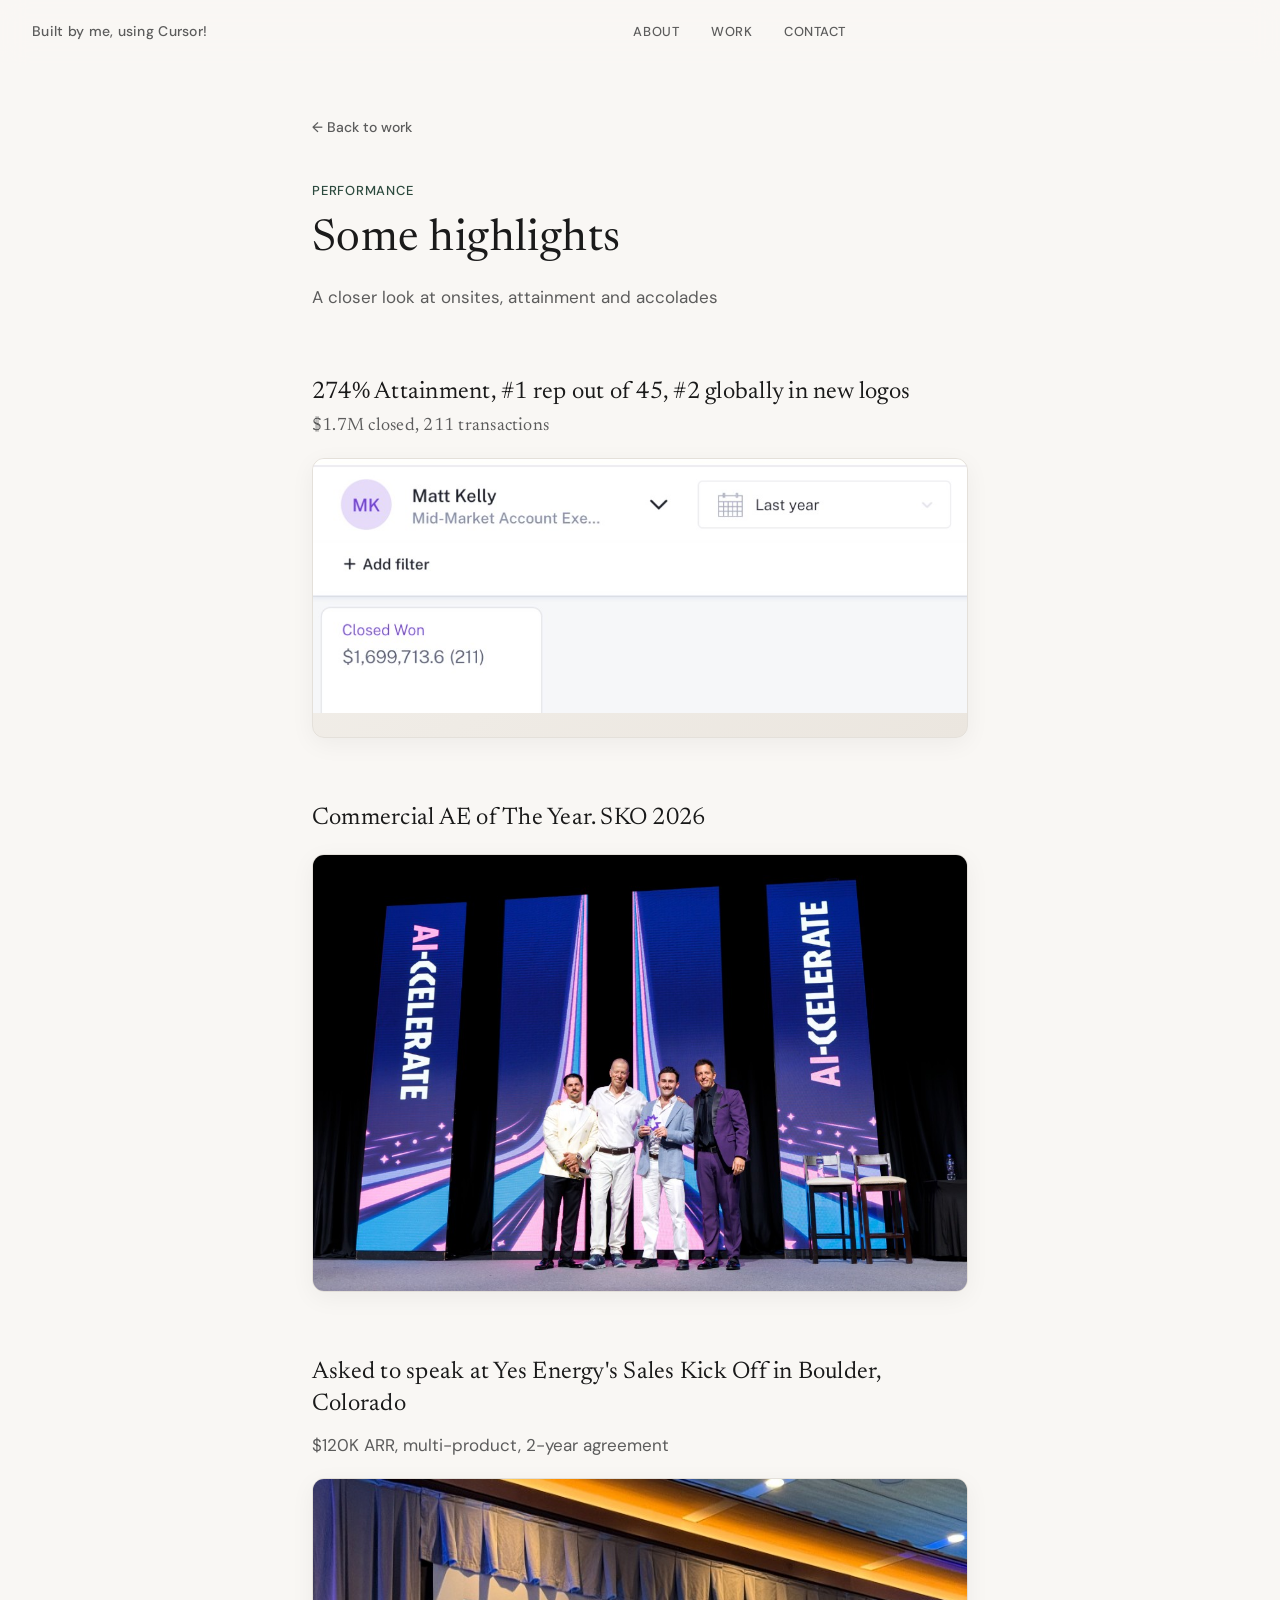
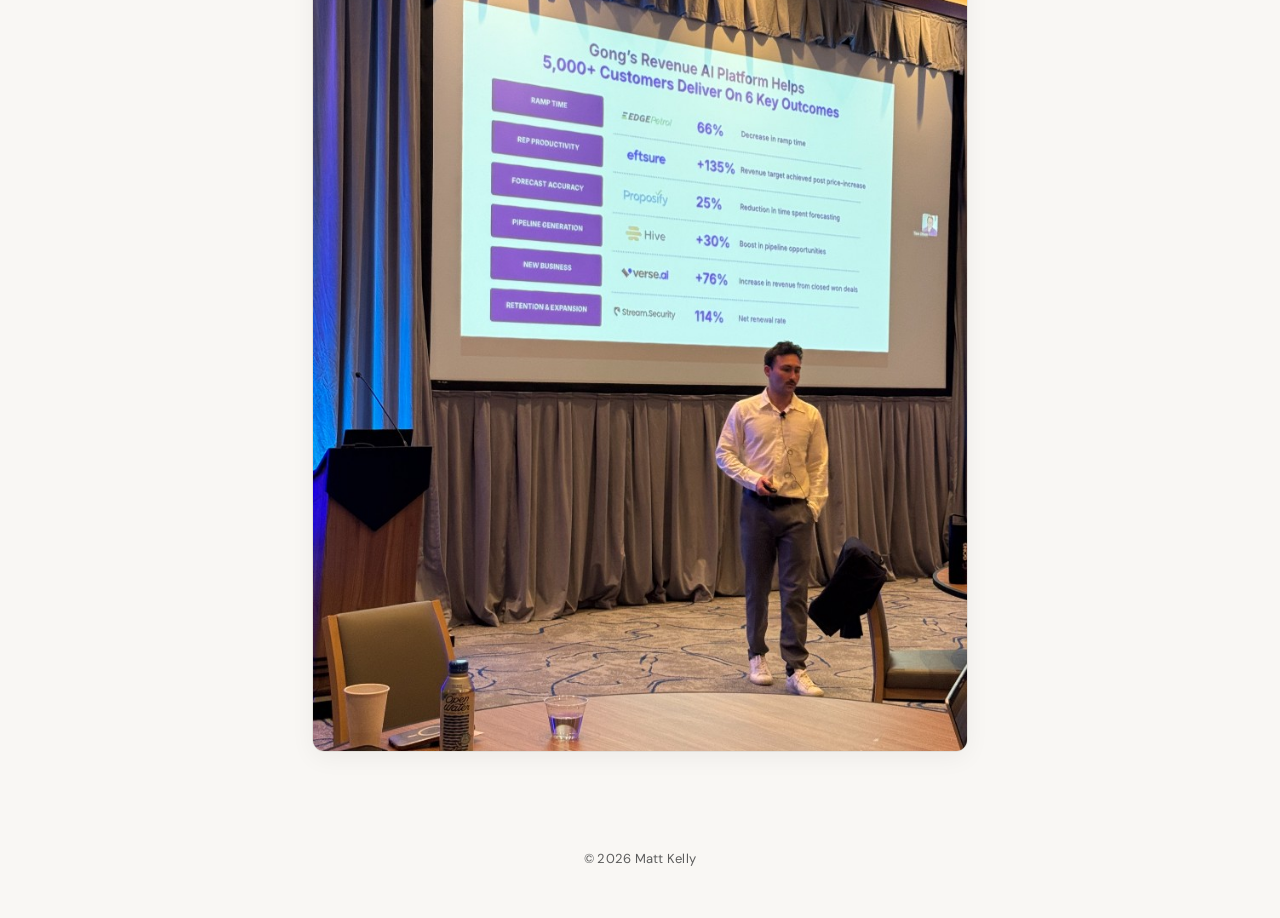
==== beyond-quota.html @ f26a9246 "Initial commit: personal portfolio site. Co-authored-by: Cursor <cursoragent@cursor.com>" ====
<!DOCTYPE html>
<html lang="en">
<head>
  <meta charset="UTF-8">
  <meta name="viewport" content="width=device-width, initial-scale=1.0">
  <meta name="description" content="A closer look at onsites, attainment and accolades
  .">
  <title>Beyond Quota Attainment · Matt Kelly</title>
  <link rel="preconnect" href="https://fonts.googleapis.com">
  <link rel="preconnect" href="https://fonts.gstatic.com" crossorigin>
  <link href="https://fonts.googleapis.com/css2?family=DM+Sans:ital,opsz,wght@0,9..40,400;0,9..40,500;1,9..40,400&family=Newsreader:ital,opsz,wght@0,6..72,400;0,6..72,500;1,6..72,400&display=swap" rel="stylesheet">
  <link rel="stylesheet" href="style.css">
</head>
<body>

  <header class="site-header">
    <p class="site-badge">Built by me, using Cursor!</p>
    <nav class="nav" aria-label="Primary">
      <a href="index.html#about" class="nav-link">About</a>
      <a href="index.html#work" class="nav-link">Work</a>
      <a href="index.html#contact" class="nav-link">Contact</a>
    </nav>
  </header>

  <main class="detail-page">

    <a href="index.html#work" class="back-link fade-in">← Back to work</a>

    <header class="detail-header fade-in">
      <p class="detail-eyebrow">Performance</p>
      <h1 class="detail-title">Some highlights</h1>
      <p class="detail-intro">
        A closer look at onsites, attainment and accolades
      </p>
    </header>

    <section class="media-block fade-in">
      <h2 class="media-heading">
        274% Attainment, #1 rep out of 45, #2 globally in new logos<br>
        <span class="media-heading-sub">$1.7M closed, 211 transactions</span>
      </h2>
      <div class="media-frame media-frame--image">
        <img
          src="images/new-logos.png"
          alt="Matt Kelly — #2 globally in new logos, $1,699,713.6 closed won across 211 deals"
          class="media-image"
        >
      </div>
    </section>

    <section class="media-block fade-in">
      <h2 class="media-heading">Commercial AE of The Year. SKO 2026</h2>
      <div class="media-frame media-frame--image">
        <img
          src="images/sko-award.png"
          alt="Commercial AE of the Year award at Gong SKO 2026"
          class="media-image"
        >
      </div>
    </section>

    <section class="media-block fade-in">
      <h2 class="media-heading">Asked to speak at Yes Energy's Sales Kick Off in Boulder, Colorado</h2>
      <p class="media-detail">$120K ARR, multi-product, 2-year agreement</p>
      <div class="media-frame media-frame--image">
        <img
          src="images/yes-energy-sko.png"
          alt="Matt Kelly speaking at Yes Energy's Sales Kick Off in Boulder, Colorado"
          class="media-image"
        >
      </div>
    </section>

  </main>

  <footer class="site-footer fade-in">
    <p>© <span id="year"></span> Matt Kelly</p>
  </footer>

  <script src="script.js"></script>
</body>
</html>
---- style.css ----
/* ── Reset & base ─────────────────────────────────────────────── */

*,
*::before,
*::after {
  box-sizing: border-box;
  margin: 0;
  padding: 0;
}

:root {
  --bg: #f9f7f4;
  --bg-card: #ffffff;
  --text: #1a1a1a;
  --text-muted: #5c5c5c;
  --accent: #2c4a3e;
  --accent-hover: #1e3329;
  --border: #e4e0da;
  --link-underline: rgba(44, 74, 62, 0.35);

  --font-serif: "Newsreader", Georgia, "Times New Roman", serif;
  --font-sans: "DM Sans", system-ui, -apple-system, sans-serif;

  --max-width: 640px;
  --section-gap: 5.5rem;
  --ease: cubic-bezier(0.25, 0.46, 0.45, 0.94);
}

html {
  scroll-behavior: smooth;
  -webkit-font-smoothing: antialiased;
  -moz-osx-font-smoothing: grayscale;
}

body {
  font-family: var(--font-sans);
  font-size: 1.0625rem;
  line-height: 1.7;
  color: var(--text);
  background-color: var(--bg);
  min-height: 100vh;
}

/* ── Layout ───────────────────────────────────────────────────── */

.site-header {
  position: fixed;
  top: 0;
  left: 0;
  right: 0;
  z-index: 100;
  display: flex;
  align-items: center;
  gap: 1.5rem;
  padding: 1.25rem 2rem;
  background: rgba(249, 247, 244, 0.85);
  backdrop-filter: blur(12px);
  -webkit-backdrop-filter: blur(12px);
  border-bottom: 1px solid transparent;
  transition: border-color 0.4s var(--ease);
}

.site-header.scrolled {
  border-bottom-color: var(--border);
}

.site-badge {
  font-size: 0.875rem;
  font-weight: 500;
  letter-spacing: 0.02em;
  color: var(--text-muted);
  white-space: nowrap;
  flex-shrink: 0;
}

.nav {
  display: flex;
  justify-content: center;
  flex: 1;
  gap: 2rem;
  margin: 0;
}

main {
  max-width: var(--max-width);
  margin: 0 auto;
  padding: 7rem 2rem 4rem;
}

.section {
  margin-bottom: var(--section-gap);
}

.section:last-child {
  margin-bottom: 0;
}

/* ── Navigation links ─────────────────────────────────────────── */

.nav-link {
  font-size: 0.8125rem;
  font-weight: 500;
  letter-spacing: 0.04em;
  text-transform: uppercase;
  color: var(--text-muted);
  text-decoration: none;
  transition: color 0.25s var(--ease);
}

.nav-link:hover {
  color: var(--accent);
}

/* ── Hero intro (name + headshot) ─────────────────────────────── */

.hero-intro {
  display: flex;
  align-items: center;
  justify-content: flex-start;
  gap: 0.75rem;
  margin-bottom: 2.5rem;
}

/* ── Name button (LinkedIn) ───────────────────────────────────── */

.name-button {
  display: inline-block;
  font-family: var(--font-serif);
  font-size: clamp(2.75rem, 8vw, 3.75rem);
  font-weight: 400;
  line-height: 1.15;
  color: var(--text);
  text-decoration: none;
  margin-bottom: 0;
  letter-spacing: 0.01em;
  transition:
    color 0.3s var(--ease),
    transform 0.3s var(--ease);
}

.name-button:hover {
  color: var(--accent);
  transform: translateY(-2px);
}

.name-button:focus-visible {
  outline: 2px solid var(--accent);
  outline-offset: 4px;
  border-radius: 2px;
}

.headshot {
  width: clamp(88px, 22vw, 112px);
  height: clamp(88px, 22vw, 112px);
  border-radius: 50%;
  object-fit: cover;
  flex-shrink: 0;
  border: 2px solid var(--border);
  box-shadow: 0 4px 20px rgba(26, 26, 26, 0.08);
}

/* ── Prose & inline links ─────────────────────────────────────── */

.prose p {
  margin-bottom: 1.35rem;
  color: var(--text);
}

.prose p:last-child {
  margin-bottom: 0;
}

.prose a,
.contact-text a,
.project-title a,
.project-link,
.social-links a {
  color: var(--accent);
  text-decoration: underline;
  text-decoration-color: var(--link-underline);
  text-underline-offset: 3px;
  transition:
    color 0.25s var(--ease),
    text-decoration-color 0.25s var(--ease);
}

.prose a:hover,
.contact-text a:hover,
.project-title a:hover,
.project-link:hover,
.social-links a:hover {
  color: var(--accent-hover);
  text-decoration-color: var(--accent);
}

/* ── Social links ─────────────────────────────────────────────── */

.social-links {
  margin-top: 2.5rem;
  font-size: 0.9375rem;
  color: var(--text-muted);
}

.social-links a {
  text-decoration: none;
  color: var(--text-muted);
}

.social-links a:hover {
  color: var(--accent);
}

.divider {
  margin: 0 0.5rem;
  opacity: 0.45;
}

/* ── Section titles ───────────────────────────────────────────── */

.section-title {
  font-family: var(--font-serif);
  font-size: 1.75rem;
  font-weight: 400;
  color: var(--text);
  margin-bottom: 2rem;
  line-height: 1.25;
  letter-spacing: 0.01em;
}

/* ── Project cards ────────────────────────────────────────────── */

.project-grid {
  display: flex;
  flex-direction: column;
  gap: 1.25rem;
}

.project-card {
  position: relative;
  background: var(--bg-card);
  border: 1px solid var(--border);
  border-radius: 10px;
  padding: 1.75rem;
  cursor: pointer;
  transition:
    border-color 0.35s var(--ease),
    box-shadow 0.35s var(--ease),
    transform 0.35s var(--ease);
}

.project-card:hover,
.project-card:focus-within,
.project-card.fade-in.visible:hover,
.project-card.fade-in.visible:focus-within {
  border-color: #d4cfc6;
  box-shadow: 0 8px 28px rgba(26, 26, 26, 0.08);
  transform: scale(1.02) translateY(-4px);
}

.project-meta {
  display: flex;
  align-items: center;
  gap: 0.75rem;
  margin-bottom: 0.85rem;
}

.project-year {
  font-size: 0.8125rem;
  font-weight: 500;
  color: var(--text-muted);
  letter-spacing: 0.02em;
}

.project-tag {
  font-size: 0.6875rem;
  font-weight: 500;
  text-transform: uppercase;
  letter-spacing: 0.06em;
  color: var(--accent);
  background: rgba(44, 74, 62, 0.08);
  padding: 0.2rem 0.55rem;
  border-radius: 4px;
}

.project-title {
  font-family: var(--font-serif);
  font-size: 1.35rem;
  font-weight: 400;
  line-height: 1.35;
  margin-bottom: 0.65rem;
  letter-spacing: 0.01em;
}

.project-title a {
  color: var(--text);
  text-decoration: none;
}

.project-title a:hover {
  color: var(--accent);
}

.project-description {
  font-size: 0.9375rem;
  color: var(--text-muted);
  line-height: 1.65;
  margin-bottom: 1rem;
}

.project-link {
  position: static;
  font-size: 0.875rem;
  font-weight: 500;
  text-decoration: none;
  color: var(--accent);
}

.project-link::after {
  content: "";
  position: absolute;
  inset: 0;
  z-index: 1;
  border-radius: inherit;
}

.project-link:hover,
.project-card:hover .project-link {
  text-decoration: underline;
  text-decoration-color: var(--link-underline);
}

/* ── Contact ──────────────────────────────────────────────────── */

.contact-card {
  background: var(--bg-card);
  border: 1px solid var(--border);
  border-radius: 10px;
  padding: 1.75rem;
}

.contact-lead {
  font-size: 1.0625rem;
  color: var(--text);
  margin-bottom: 1.25rem;
}

.contact-list {
  list-style: none;
  display: flex;
  flex-direction: column;
  gap: 1rem;
}

.contact-item {
  display: flex;
  flex-direction: column;
  gap: 0.25rem;
}

.contact-label {
  font-size: 0.6875rem;
  font-weight: 500;
  text-transform: uppercase;
  letter-spacing: 0.06em;
  color: var(--text-muted);
}

.contact-item a {
  font-size: 1rem;
  font-weight: 500;
  color: var(--accent);
  text-decoration: none;
  transition: color 0.25s var(--ease);
}

.contact-item a:hover {
  color: var(--accent-hover);
  text-decoration: underline;
  text-decoration-color: var(--link-underline);
  text-underline-offset: 3px;
}

.contact-text {
  font-size: 1.0625rem;
  color: var(--text);
  line-height: 1.7;
}

.email-link {
  font-weight: 500;
}

/* ── Footer ───────────────────────────────────────────────────── */

.site-footer {
  max-width: var(--max-width);
  margin: 0 auto;
  padding: 2rem 2rem 3rem;
  text-align: center;
}

.site-footer p {
  font-size: 0.8125rem;
  color: var(--text-muted);
  letter-spacing: 0.02em;
}

/* ── Scroll animations (initial state) ───────────────────────── */

.fade-in {
  opacity: 0;
  transform: translateY(18px);
  transition:
    opacity 0.7s var(--ease),
    transform 0.7s var(--ease);
}

.fade-in.visible {
  opacity: 1;
  transform: translateY(0);
}

/* Stagger children inside hero */
.hero .fade-in:nth-child(2) { transition-delay: 0.1s; }
.hero .fade-in:nth-child(3) { transition-delay: 0.2s; }

/* Stagger project cards */
.project-card.fade-in:nth-child(1) { transition-delay: 0s; }
.project-card.fade-in:nth-child(2) { transition-delay: 0.1s; }
.project-card.fade-in:nth-child(3) { transition-delay: 0.2s; }

/* ── Reduced motion ───────────────────────────────────────────── */

@media (prefers-reduced-motion: reduce) {
  html {
    scroll-behavior: auto;
  }

  .fade-in {
    opacity: 1;
    transform: none;
    transition: none;
  }

  .name-button:hover,
  .project-card:hover,
  .project-card.fade-in.visible:hover {
    transform: none;
  }
}

/* ── Responsive ───────────────────────────────────────────────── */

@media (max-width: 600px) {
  .site-header {
    flex-wrap: wrap;
    gap: 0.75rem;
    padding: 1rem 1.25rem;
  }

  .site-badge {
    font-size: 0.8125rem;
  }

  .nav {
    flex-basis: 100%;
    gap: 1.5rem;
  }

  main {
    padding: 6rem 1.25rem 3rem;
  }

  .section {
    margin-bottom: 4rem;
  }

  .project-card {
    padding: 1.35rem;
  }
}

/* ── Detail page (See more) ───────────────────────────────────── */

.detail-page {
  max-width: 720px;
}

.back-link {
  display: inline-block;
  font-size: 0.875rem;
  font-weight: 500;
  color: var(--text-muted);
  text-decoration: none;
  margin-bottom: 2.5rem;
  transition: color 0.25s var(--ease);
}

.back-link:hover {
  color: var(--accent);
}

.detail-header {
  margin-bottom: 4rem;
}

.detail-eyebrow {
  font-size: 0.8125rem;
  font-weight: 500;
  letter-spacing: 0.06em;
  text-transform: uppercase;
  color: var(--accent);
  margin-bottom: 0.75rem;
}

.detail-title {
  font-family: var(--font-serif);
  font-size: clamp(2rem, 6vw, 2.75rem);
  font-weight: 400;
  line-height: 1.2;
  letter-spacing: 0.01em;
  margin-bottom: 1rem;
}

.detail-intro {
  font-size: 1.0625rem;
  color: var(--text-muted);
  line-height: 1.7;
  max-width: 36rem;
}

.media-block {
  margin-bottom: 4rem;
}

.media-block:last-child {
  margin-bottom: 0;
}

.media-heading {
  font-family: var(--font-serif);
  font-size: 1.5rem;
  font-weight: 400;
  line-height: 1.35;
  margin-bottom: 1.25rem;
  letter-spacing: 0.01em;
}

.media-frame {
  border: 1px solid var(--border);
  border-radius: 12px;
  overflow: hidden;
  background: var(--bg-card);
  box-shadow: 0 6px 24px rgba(26, 26, 26, 0.05);
}

.media-frame--video {
  aspect-ratio: 16 / 9;
  background: #1a1a1a;
}

.media-frame--image {
  min-height: 280px;
  background: linear-gradient(145deg, #f3f0eb 0%, #ebe6df 100%);
}

.media-stack {
  display: flex;
  flex-direction: column;
  gap: 1.25rem;
}

.media-stack .media-frame--image {
  min-height: 0;
}

.media-video {
  display: block;
  width: 100%;
  height: 100%;
  object-fit: cover;
}

.media-image {
  display: block;
  width: 100%;
  height: auto;
  vertical-align: middle;
}

.media-heading-sub {
  display: block;
  margin-top: 0.35rem;
  font-size: 1.125rem;
  color: var(--text-muted);
}

.media-detail {
  font-size: 1.0625rem;
  color: var(--text-muted);
  line-height: 1.5;
  margin: -0.5rem 0 1.25rem;
}

.media-caption {
  margin-top: 0.85rem;
  font-size: 0.8125rem;
  color: var(--text-muted);
  line-height: 1.5;
}

.media-caption code {
  font-family: ui-monospace, "SF Mono", Menlo, monospace;
  font-size: 0.75rem;
  background: rgba(44, 74, 62, 0.08);
  padding: 0.1rem 0.35rem;
  border-radius: 4px;
}

/* Stagger detail page sections */
.media-block.fade-in:nth-child(3) { transition-delay: 0s; }
.media-block.fade-in:nth-child(4) { transition-delay: 0.08s; }
.media-block.fade-in:nth-child(5) { transition-delay: 0.16s; }
.media-block.fade-in:nth-child(6) { transition-delay: 0.24s; }

@media (max-width: 600px) {
  .detail-header {
    margin-bottom: 3rem;
  }

  .media-block {
    margin-bottom: 3rem;
  }
}
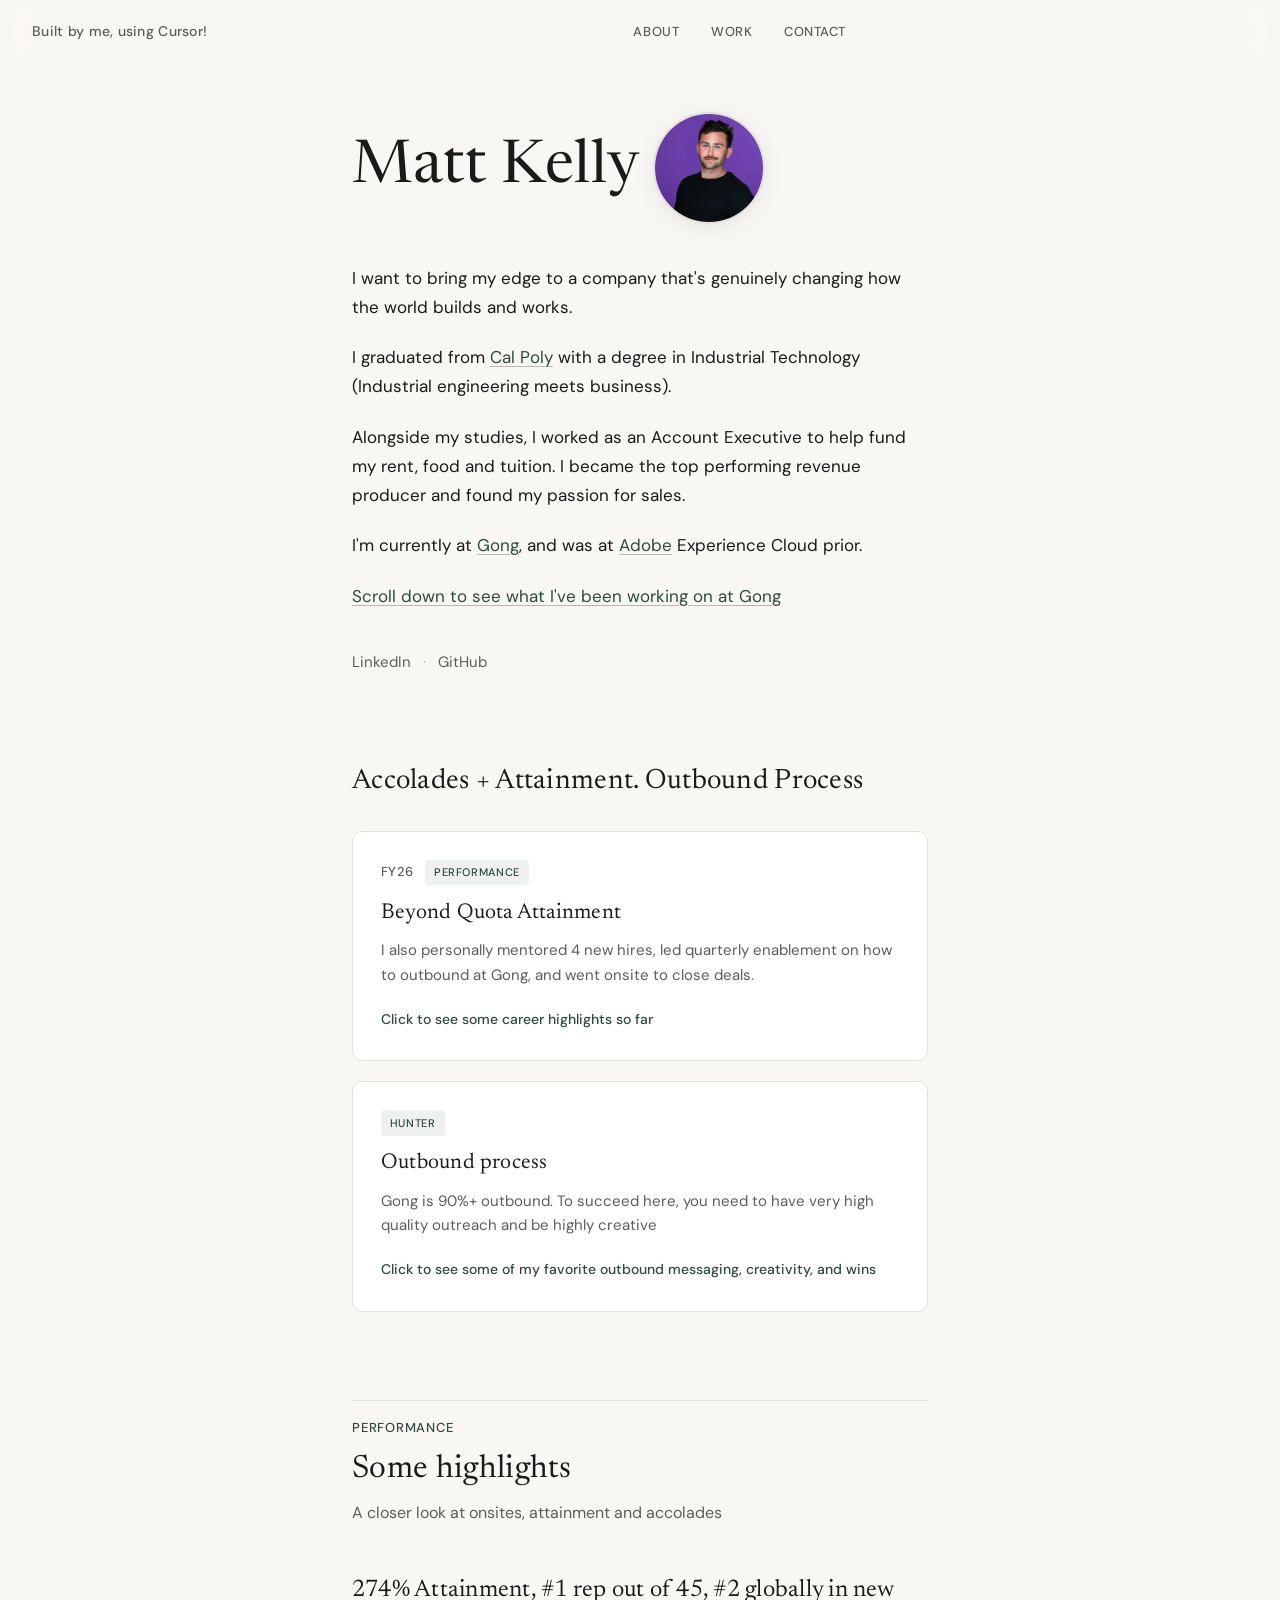
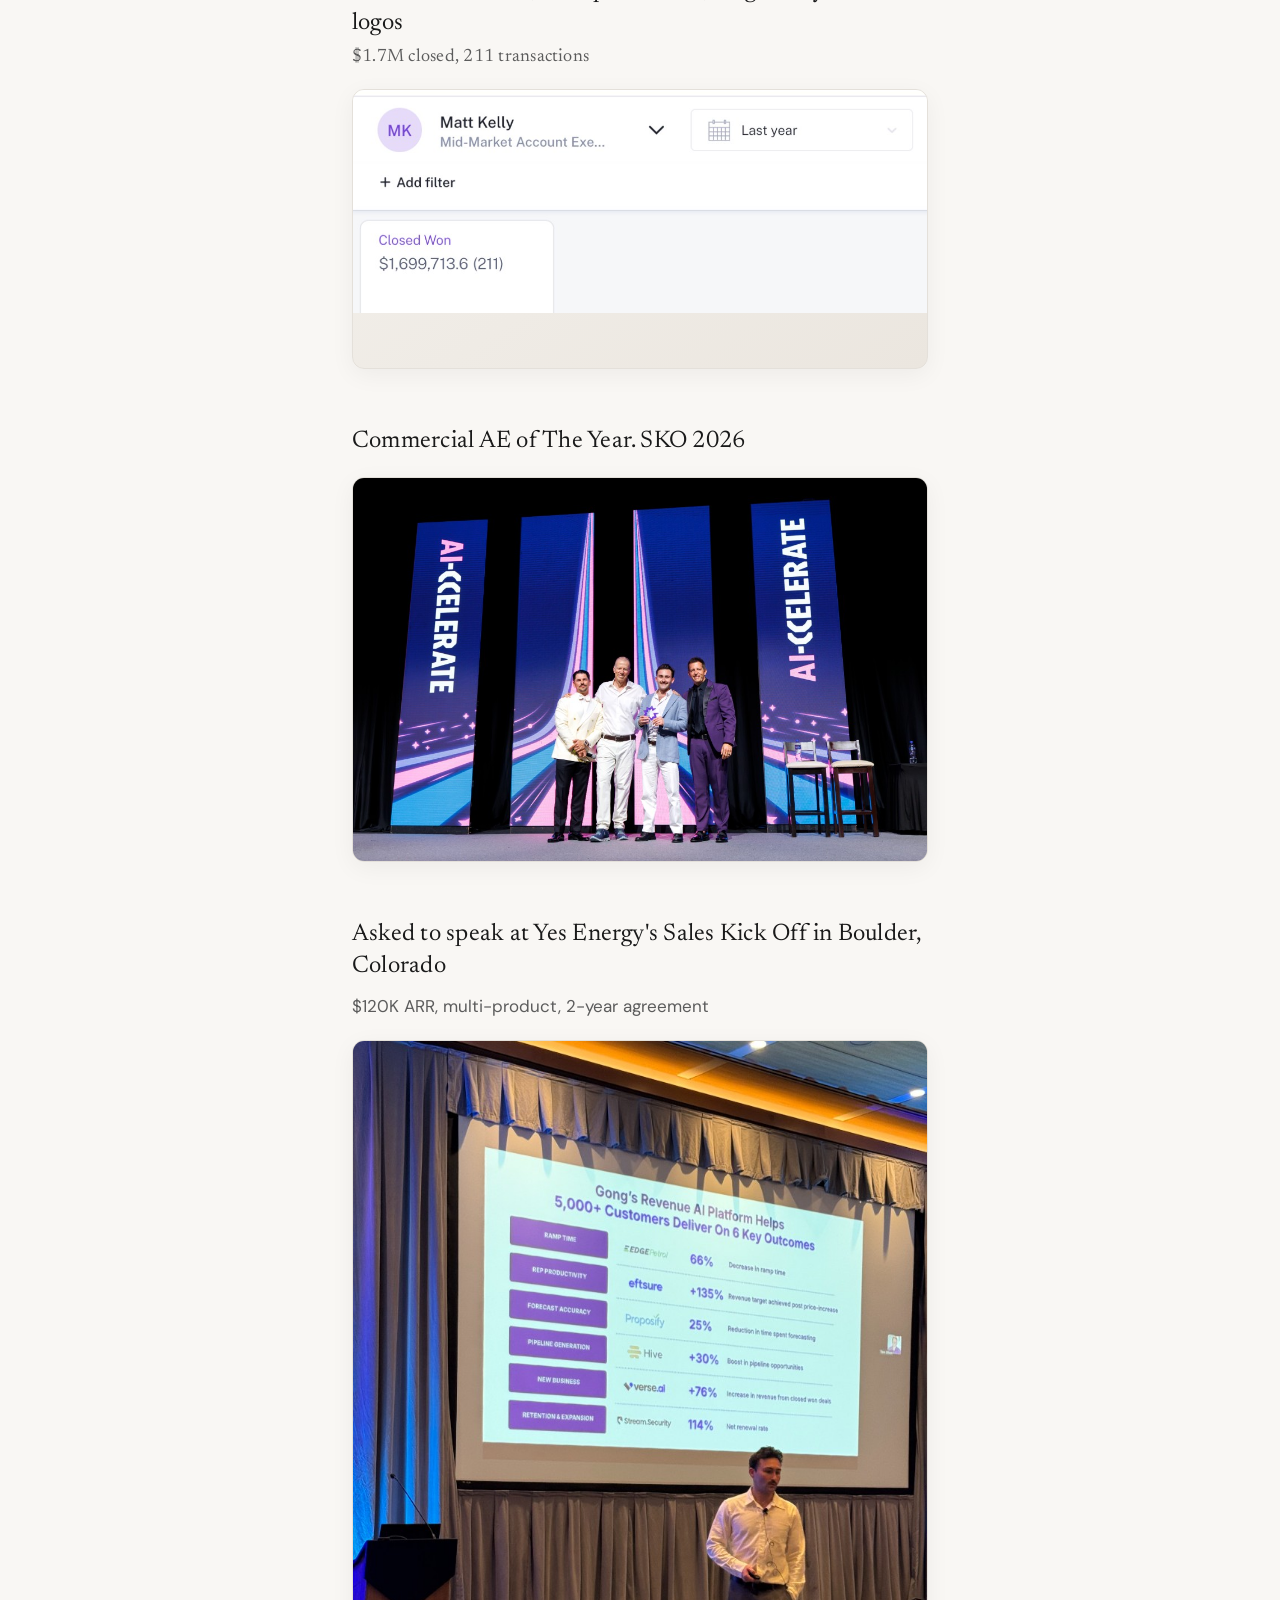
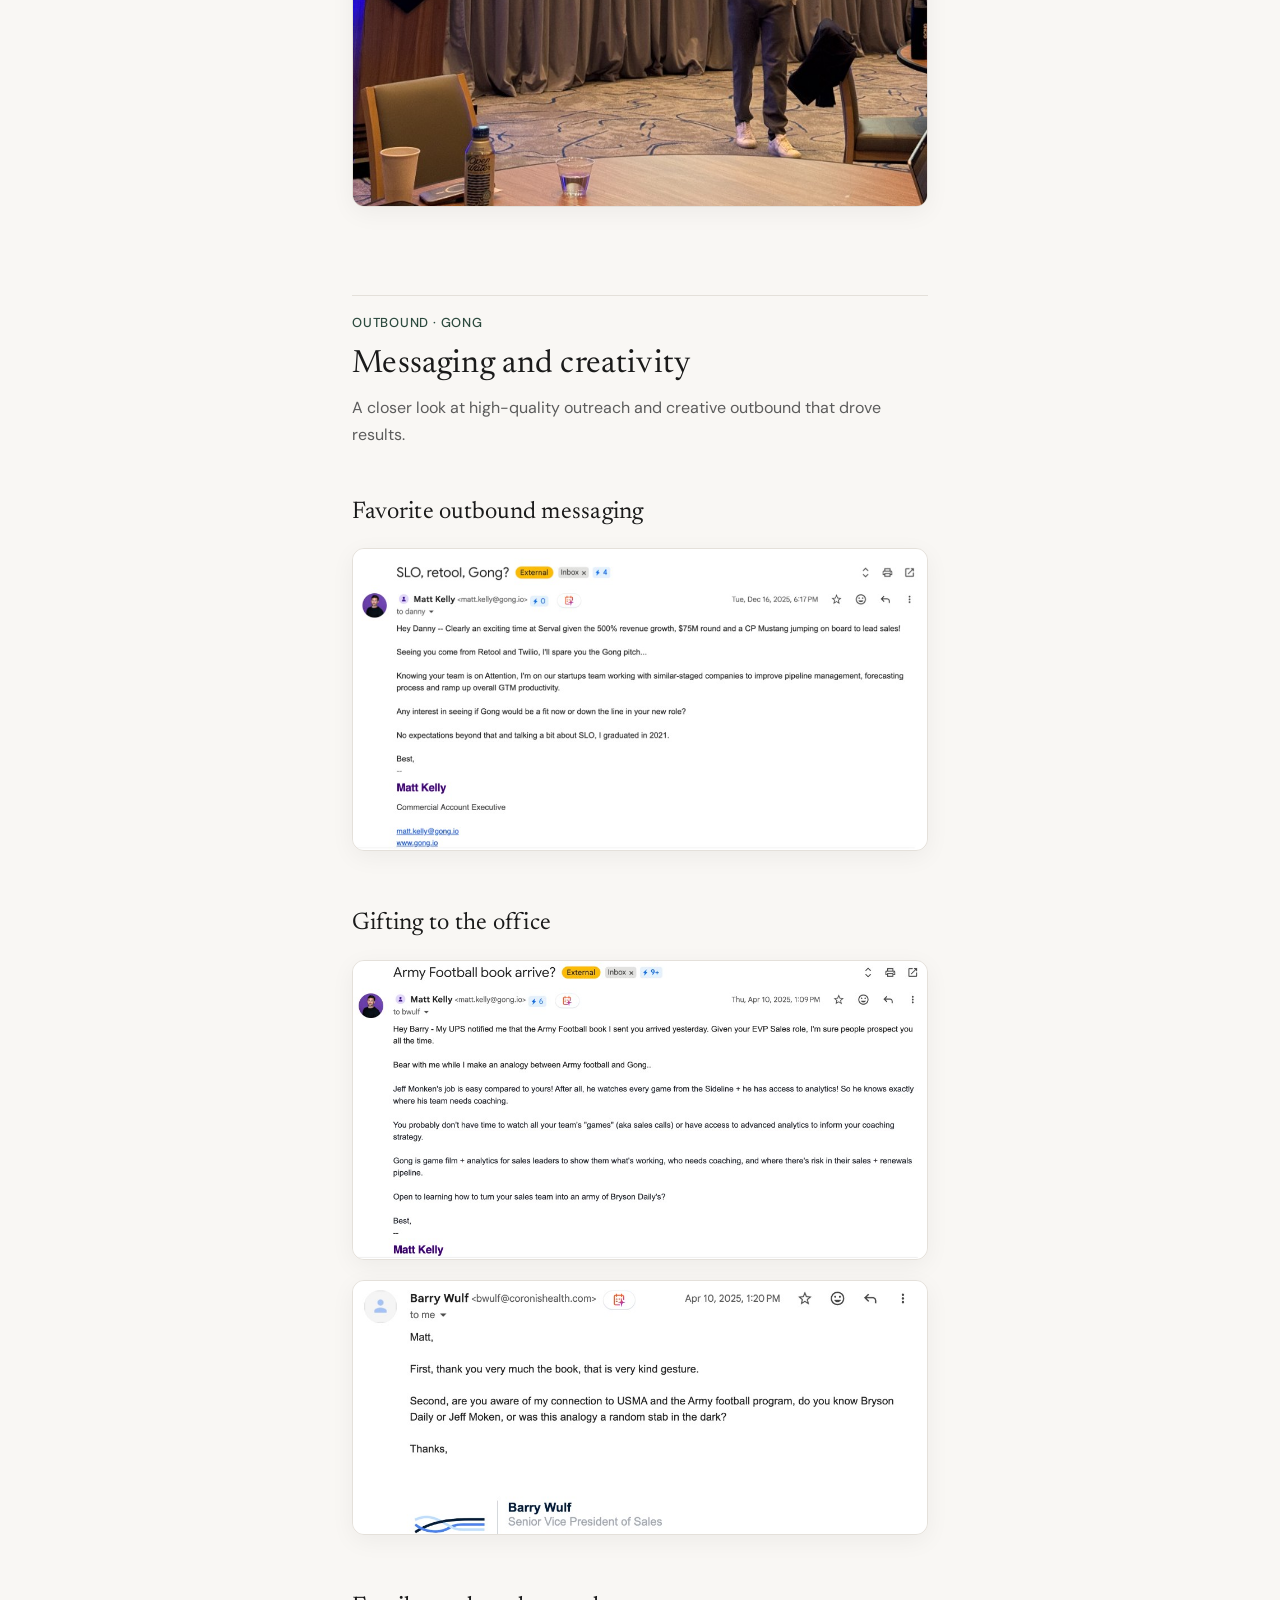
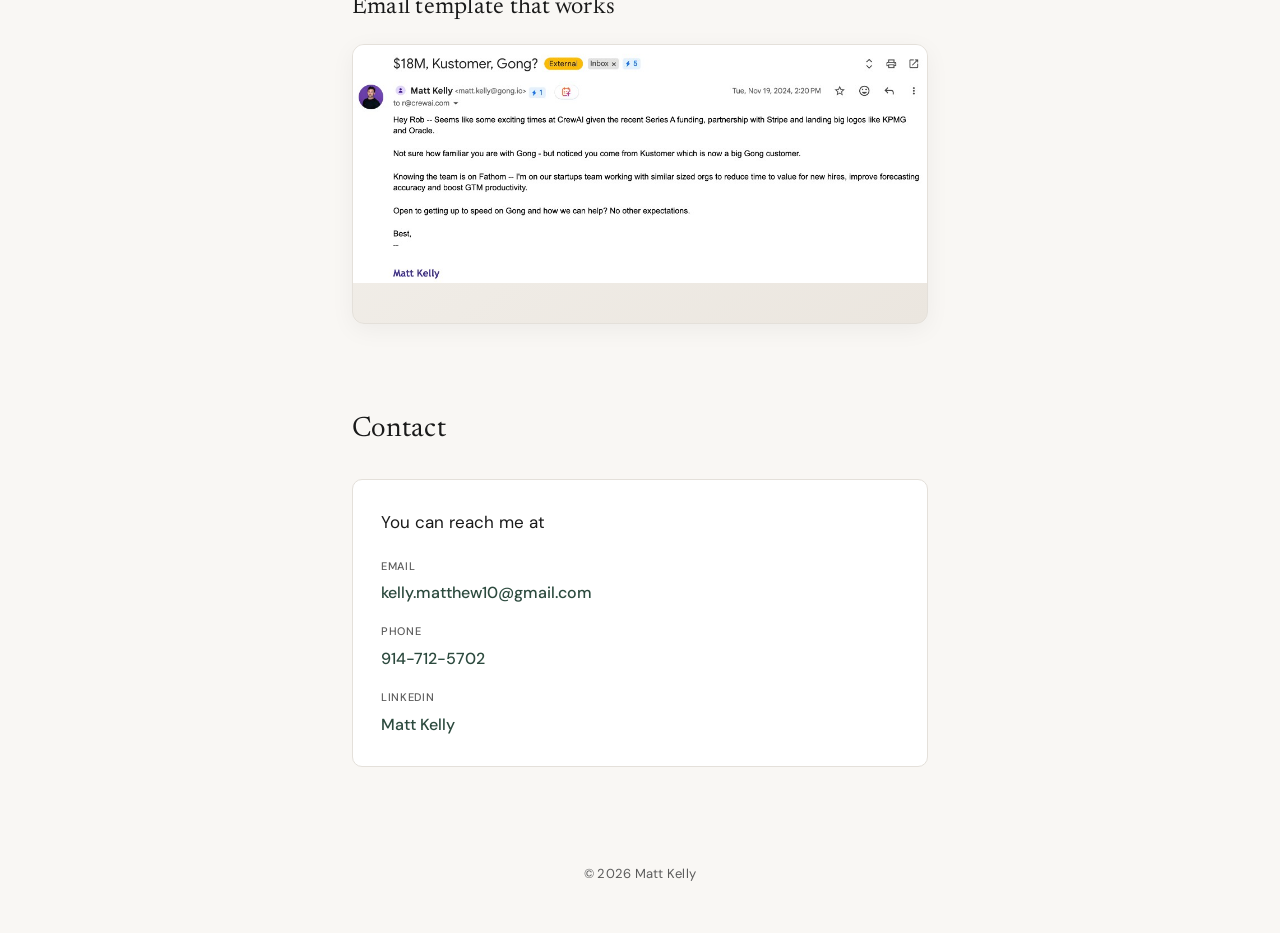
==== commit 9ec89839: "Consolidate portfolio content onto single scrollable homepage. Project cards now anchor-scroll to in" ====
--- a/beyond-quota.html
+++ b/beyond-quota.html
@@ -2,81 +2,13 @@
 <html lang="en">
 <head>
   <meta charset="UTF-8">
+  <meta http-equiv="refresh" content="0; url=index.html#performance">
   <meta name="viewport" content="width=device-width, initial-scale=1.0">
-  <meta name="description" content="A closer look at onsites, attainment and accolades
-  .">
   <title>Beyond Quota Attainment · Matt Kelly</title>
-  <link rel="preconnect" href="https://fonts.googleapis.com">
-  <link rel="preconnect" href="https://fonts.gstatic.com" crossorigin>
-  <link href="https://fonts.googleapis.com/css2?family=DM+Sans:ital,opsz,wght@0,9..40,400;0,9..40,500;1,9..40,400&family=Newsreader:ital,opsz,wght@0,6..72,400;0,6..72,500;1,6..72,400&display=swap" rel="stylesheet">
-  <link rel="stylesheet" href="style.css">
+  <link rel="canonical" href="index.html#performance">
+  <script>location.replace("index.html#performance");</script>
 </head>
 <body>
-
-  <header class="site-header">
-    <p class="site-badge">Built by me, using Cursor!</p>
-    <nav class="nav" aria-label="Primary">
-      <a href="index.html#about" class="nav-link">About</a>
-      <a href="index.html#work" class="nav-link">Work</a>
-      <a href="index.html#contact" class="nav-link">Contact</a>
-    </nav>
-  </header>
-
-  <main class="detail-page">
-
-    <a href="index.html#work" class="back-link fade-in">← Back to work</a>
-
-    <header class="detail-header fade-in">
-      <p class="detail-eyebrow">Performance</p>
-      <h1 class="detail-title">Some highlights</h1>
-      <p class="detail-intro">
-        A closer look at onsites, attainment and accolades
-      </p>
-    </header>
-
-    <section class="media-block fade-in">
-      <h2 class="media-heading">
-        274% Attainment, #1 rep out of 45, #2 globally in new logos<br>
-        <span class="media-heading-sub">$1.7M closed, 211 transactions</span>
-      </h2>
-      <div class="media-frame media-frame--image">
-        <img
-          src="images/new-logos.png"
-          alt="Matt Kelly — #2 globally in new logos, $1,699,713.6 closed won across 211 deals"
-          class="media-image"
-        >
-      </div>
-    </section>
-
-    <section class="media-block fade-in">
-      <h2 class="media-heading">Commercial AE of The Year. SKO 2026</h2>
-      <div class="media-frame media-frame--image">
-        <img
-          src="images/sko-award.png"
-          alt="Commercial AE of the Year award at Gong SKO 2026"
-          class="media-image"
-        >
-      </div>
-    </section>
-
-    <section class="media-block fade-in">
-      <h2 class="media-heading">Asked to speak at Yes Energy's Sales Kick Off in Boulder, Colorado</h2>
-      <p class="media-detail">$120K ARR, multi-product, 2-year agreement</p>
-      <div class="media-frame media-frame--image">
-        <img
-          src="images/yes-energy-sko.png"
-          alt="Matt Kelly speaking at Yes Energy's Sales Kick Off in Boulder, Colorado"
-          class="media-image"
-        >
-      </div>
-    </section>
-
-  </main>
-
-  <footer class="site-footer fade-in">
-    <p>© <span id="year"></span> Matt Kelly</p>
-  </footer>
-
-  <script src="script.js"></script>
+  <p><a href="index.html#performance">Go to performance highlights</a></p>
 </body>
 </html>
